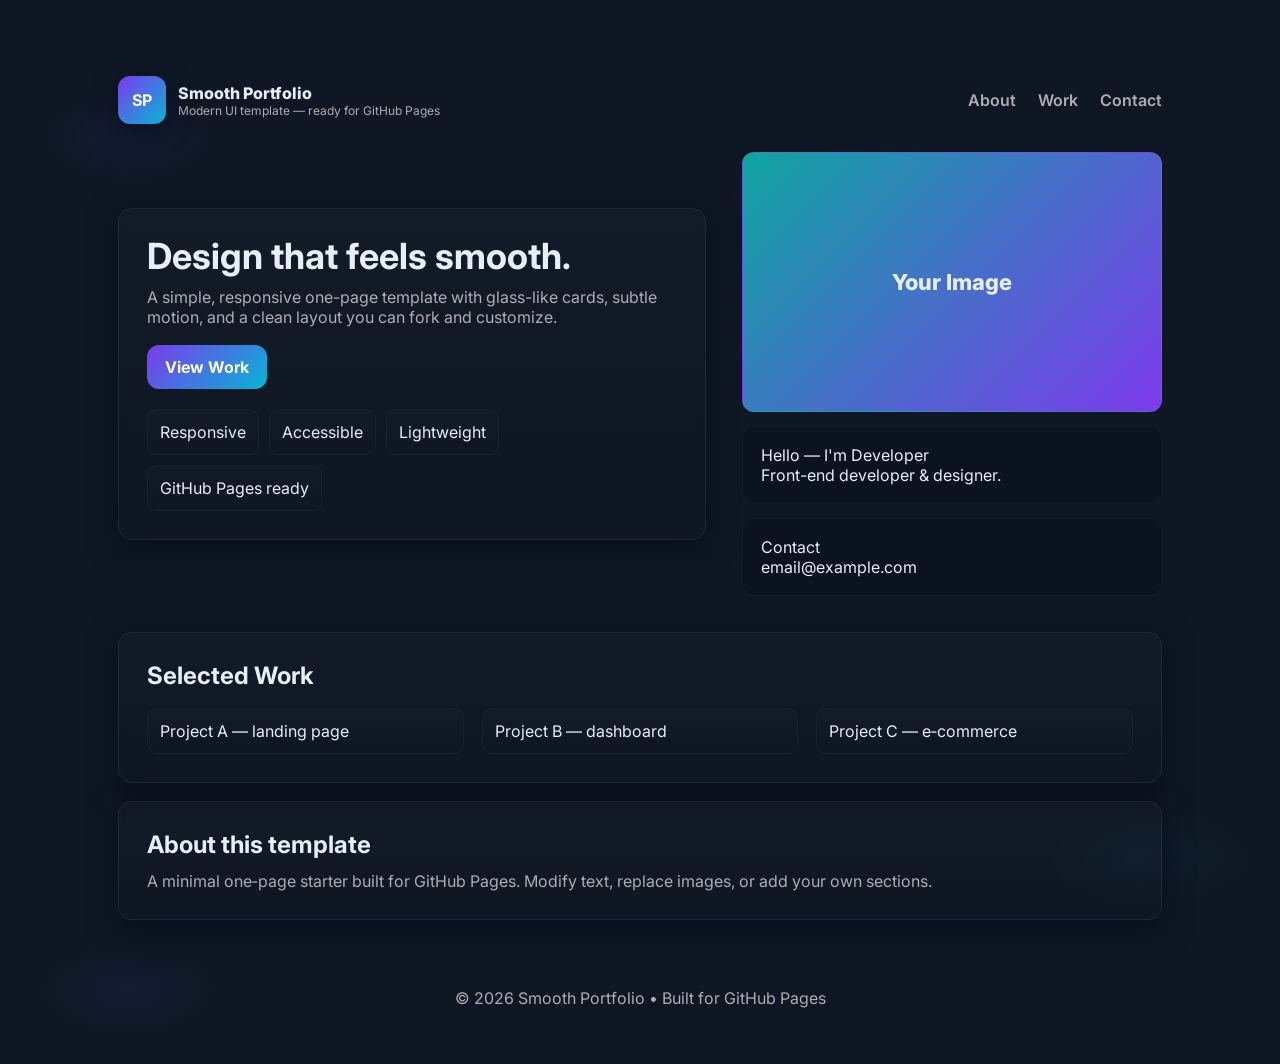
==== index.html @ 4a426457 "Add files via upload" ====
<!doctype html>
<html lang="en">
<head>
  <meta charset="utf-8" />
  <meta name="viewport" content="width=device-width,initial-scale=1" />
  <title>Smooth Portfolio</title>
  <link href="styles.css" rel="stylesheet" />
  <link rel="preconnect" href="https://fonts.gstatic.com" crossorigin>
  <link href="https://fonts.googleapis.com/css2?family=Inter:wght@300;400;600;700;800&display=swap" rel="stylesheet">
</head>
<body>
  <div class="container">
    <header>
      <div class="brand">
        <div class="logo">SP</div>
        <div>
          <div class="title">Smooth Portfolio</div>
          <div class="subtitle">Modern UI template — ready for GitHub Pages</div>
        </div>
      </div>
      <nav>
        <a href="#about">About</a>
        <a href="#work">Work</a>
        <a href="#contact">Contact</a>
      </nav>
    </header>

    <main class="hero">
      <section class="hero-card">
        <h1>Design that feels smooth.</h1>
        <p class="lead">A simple, responsive one-page template with glass-like cards, subtle motion, and a clean layout you can fork and customize.</p>
        <a class="cta" href="#work">View Work</a>

        <div class="tags">
          <div class="mini">Responsive</div>
          <div class="mini">Accessible</div>
          <div class="mini">Lightweight</div>
          <div class="mini">GitHub Pages ready</div>
        </div>
      </section>

      <aside class="profile">
        <div class="card avatar">Your Image</div>
        <div class="card"> 
          <div class="strong">Hello — I'm Developer</div>
          <div class="muted">Front-end developer & designer.</div>
        </div>
        <div class="card">
          <div class="strong">Contact</div>
          <div class="muted" id="contact">email@example.com</div>
        </div>
      </aside>
    </main>

    <section id="work" class="hero-card">
      <h2>Selected Work</h2>
      <div class="grid">
        <div class="mini">Project A — landing page</div>
        <div class="mini">Project B — dashboard</div>
        <div class="mini">Project C — e‑commerce</div>
      </div>
    </section>

    <section id="about" class="hero-card about-section">
      <h2>About this template</h2>
      <p class="lead">A minimal one‑page starter built for GitHub Pages. Modify text, replace images, or add your own sections.</p>
    </section>

    <footer>
      © <span id="year"></span> Smooth Portfolio • Built for GitHub Pages
    </footer>
  </div>

  <script src="script.js"></script>
</body>
</html>
---- styles.css ----
:root{
  --bg:#0f1724;
  --card:#0b1220;
  --glass: rgba(255,255,255,0.06);
  --accent1: linear-gradient(135deg,#7c3aed 0%, #06b6d4 100%);
  --glass-border: rgba(255,255,255,0.06);
  --muted: rgba(255,255,255,0.65);
  --radius: 14px;
}

*{box-sizing:border-box;margin:0;padding:0}
html,body{
  height:100%;
  font-family:Inter,system-ui,-apple-system,Segoe UI,Roboto,"Helvetica Neue",Arial;
  color:#e6eef8;
  background:radial-gradient(1200px 600px at 10% 10%, rgba(99,102,241,0.06), transparent 8%), radial-gradient(900px 400px at 90% 90%, rgba(6,182,212,0.04), transparent 12%), var(--bg);
}

.container{max-width:1100px;margin:48px auto;padding:28px}

header{display:flex;align-items:center;justify-content:space-between;margin-bottom:28px}
.brand{display:flex;gap:12px;align-items:center}
.logo{width:48px;height:48px;border-radius:12px;background:var(--accent1);display:grid;place-items:center;font-weight:700;color:white;box-shadow:0 6px 24px rgba(2,6,23,0.6)}
.title{font-weight:800}
.subtitle{font-size:12px;color:var(--muted)}
nav a{color:var(--muted);text-decoration:none;margin-left:18px;font-weight:600}

.hero{display:grid;grid-template-columns:1fr 420px;gap:36px;align-items:center;margin-bottom:36px}
.hero-card{
  background:linear-gradient(180deg, rgba(255,255,255,0.02), transparent);
  border-radius:var(--radius);
  padding:28px;
  backdrop-filter: blur(6px);
  box-shadow:0 8px 30px rgba(2,6,23,0.6);
  border:1px solid var(--glass-border);
}
h1{font-size:36px;line-height:1.06;margin:0}
.lead{color:var(--muted);margin-top:12px}
.cta{display:inline-grid;padding:12px 18px;border-radius:12px;background:var(--accent1);color:white;font-weight:700;margin-top:18px;text-decoration:none}

.tags{margin-top:20px;display:flex;gap:10px;flex-wrap:wrap}

.profile{display:flex;flex-direction:column;gap:14px}
.card{padding:18px;border-radius:12px;background:var(--card);border:1px solid rgba(255,255,255,0.03)}
.avatar{width:100%;height:260px;border-radius:12px;background:linear-gradient(135deg,#0ea5a0,#7c3aed);display:grid;place-items:center;font-size:22px;font-weight:800}

.grid{display:grid;grid-template-columns:repeat(3,1fr);gap:18px;margin-top:18px}
.mini{padding:12px;border-radius:10px;background:linear-gradient(180deg, rgba(255,255,255,0.02), transparent);border:1px solid rgba(255,255,255,0.03)}

.about-section{margin-top:18px}
footer{text-align:center;margin-top:40px;color:var(--muted);padding:28px}

/* Responsive */
@media (max-width:980px){
  .hero{grid-template-columns:1fr}
  .grid{grid-template-columns:repeat(2,1fr)}
}

@media (max-width:560px){
  header{flex-direction:column;align-items:flex-start;gap:12px}
  .grid{grid-template-columns:1fr}
}

/* Animations */
.logo, .hero-card, .avatar{
  transform:translateY(6px);
  opacity:0;
  animation:rise .7s forwards ease-out;
}
.logo{animation-delay:.05s}
.hero-card{animation-delay:.12s}
.avatar{animation-delay:.18s}
@keyframes rise{to{transform:none;opacity:1}}
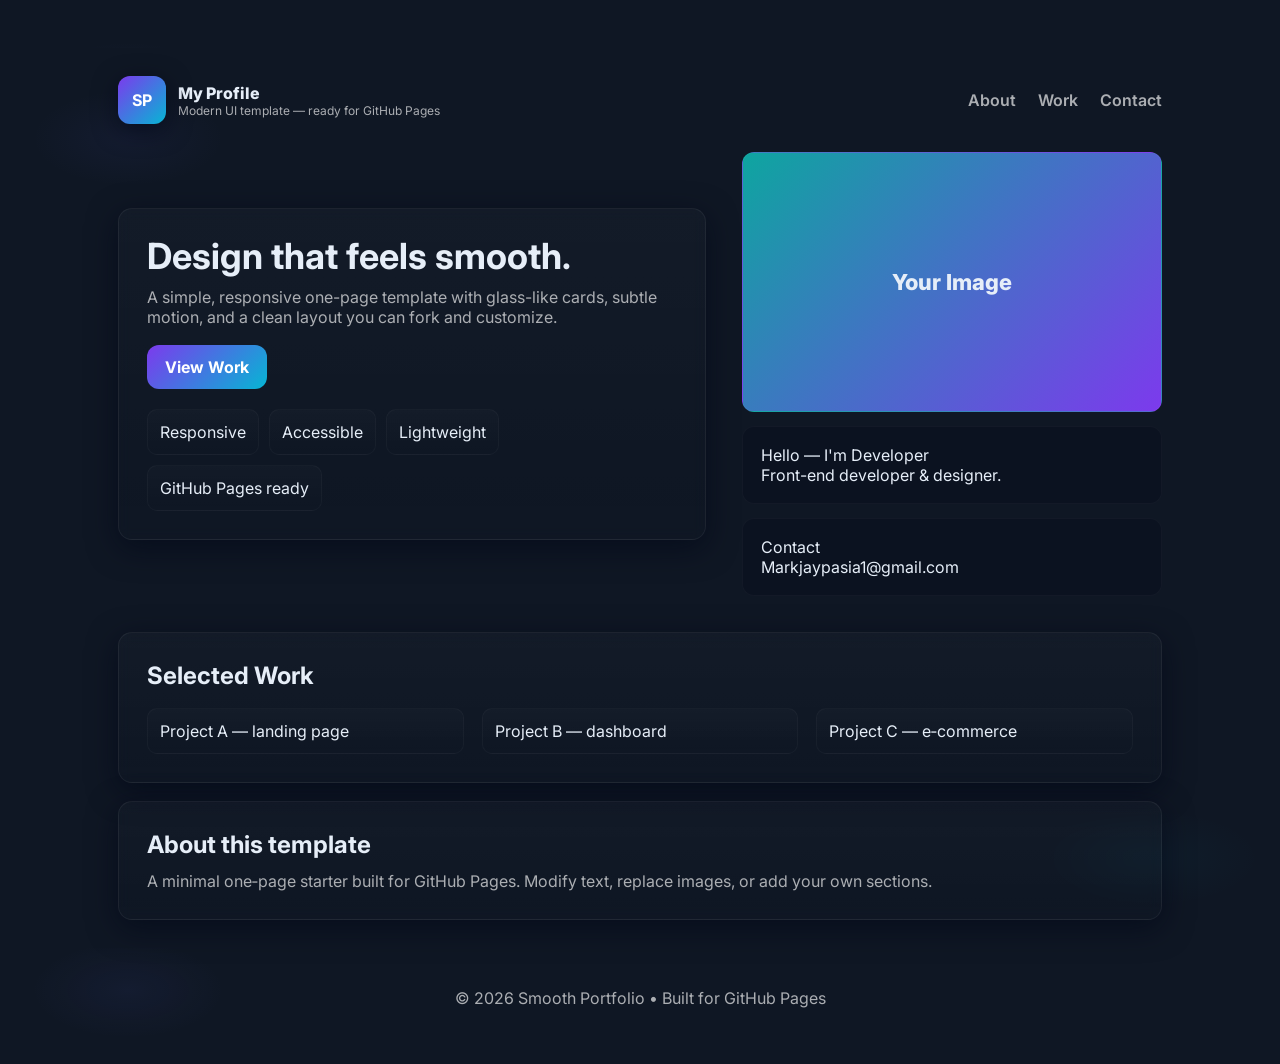
==== commit 90005ee8: "Update title and contact email in index.html" ====
--- a/index.html
+++ b/index.html
@@ -3,7 +3,7 @@
 <head>
   <meta charset="utf-8" />
   <meta name="viewport" content="width=device-width,initial-scale=1" />
-  <title>Smooth Portfolio</title>
+  <title>My Profile</title>
   <link href="styles.css" rel="stylesheet" />
   <link rel="preconnect" href="https://fonts.gstatic.com" crossorigin>
   <link href="https://fonts.googleapis.com/css2?family=Inter:wght@300;400;600;700;800&display=swap" rel="stylesheet">
@@ -14,7 +14,7 @@
       <div class="brand">
         <div class="logo">SP</div>
         <div>
-          <div class="title">Smooth Portfolio</div>
+          <div class="title">My Profile</div>
           <div class="subtitle">Modern UI template — ready for GitHub Pages</div>
         </div>
       </div>
@@ -47,7 +47,7 @@
         </div>
         <div class="card">
           <div class="strong">Contact</div>
-          <div class="muted" id="contact">email@example.com</div>
+          <div class="muted" id="contact">Markjaypasia1@gmail.com</div>
         </div>
       </aside>
     </main>
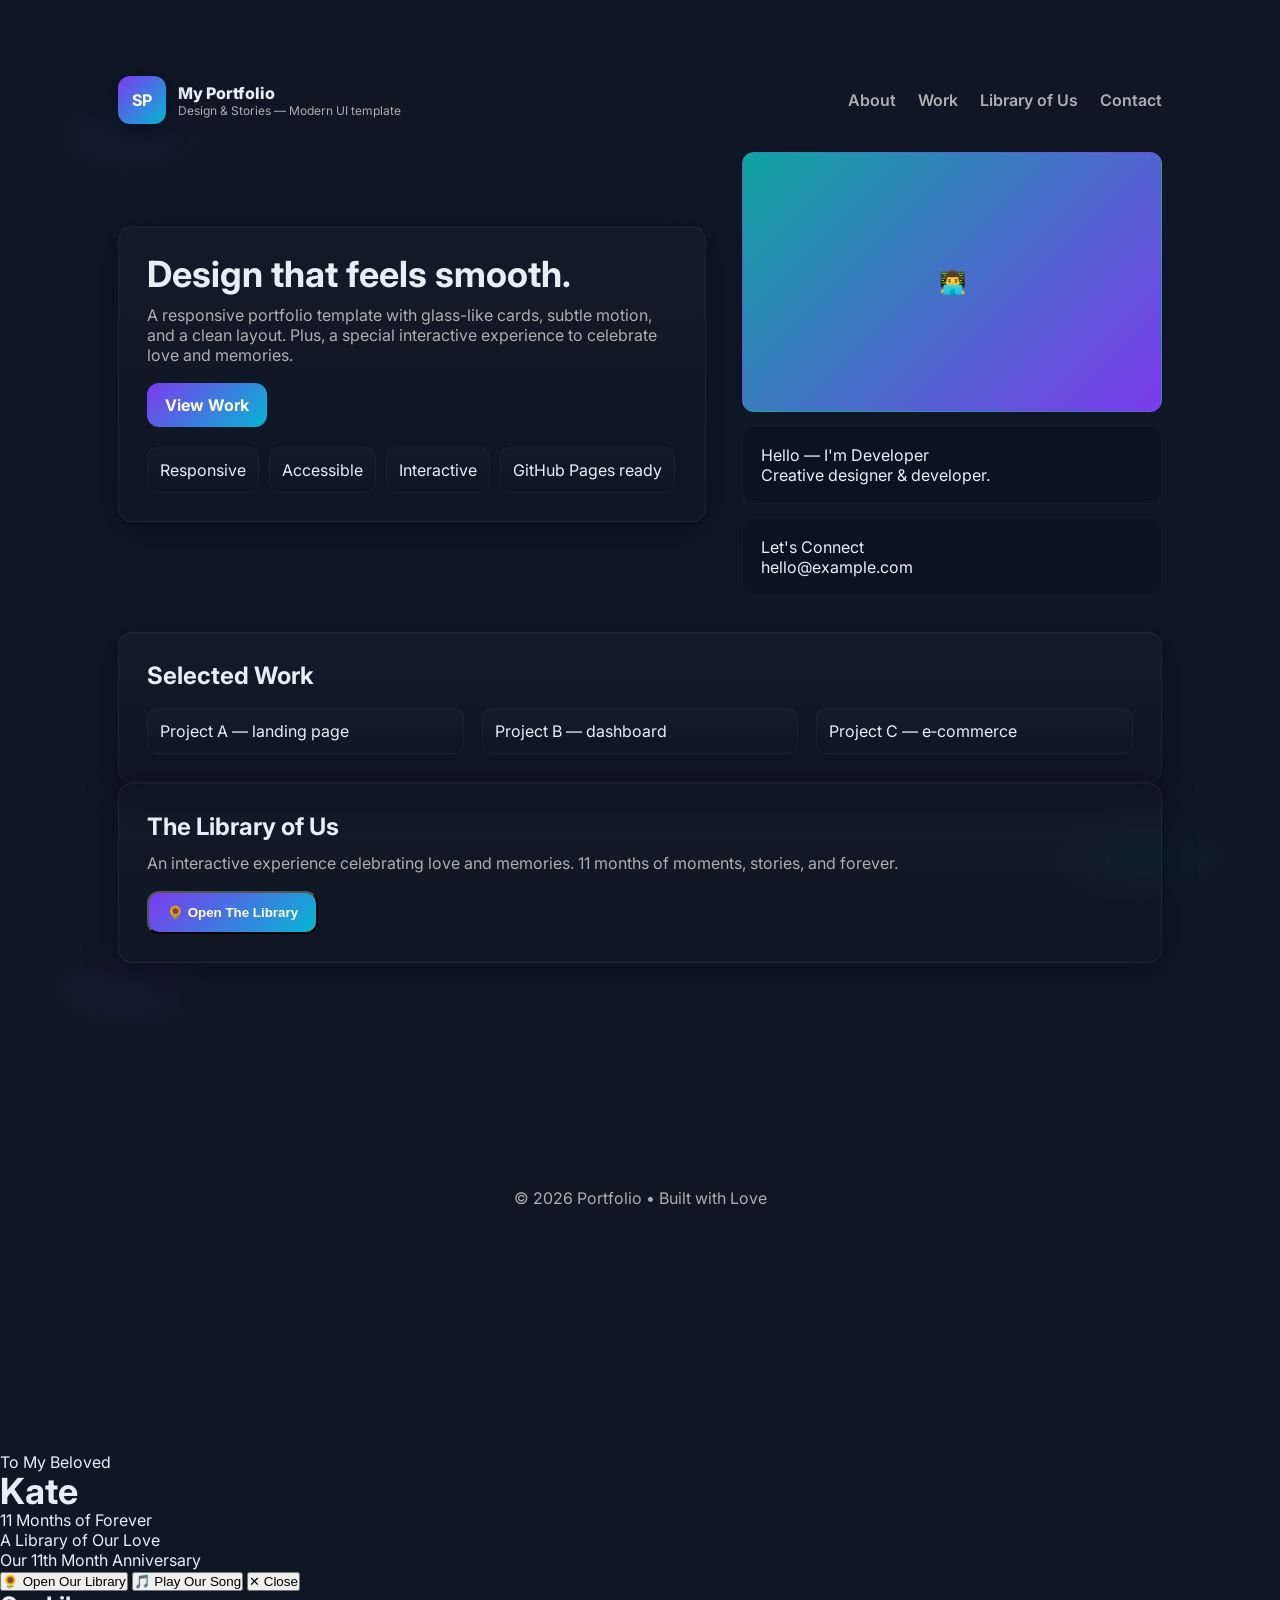
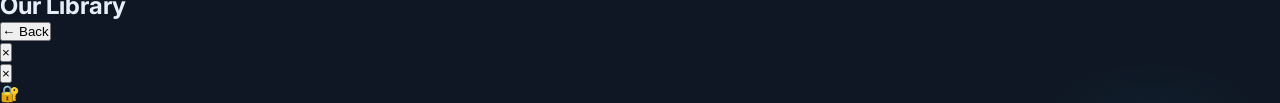
==== commit 2e78acdc: "Update HTML with Library of Us integration" ====
--- a/index.html
+++ b/index.html
@@ -3,7 +3,7 @@
 <head>
   <meta charset="utf-8" />
   <meta name="viewport" content="width=device-width,initial-scale=1" />
-  <title>My Profile</title>
+  <title>Smooth Portfolio - My Work & Stories</title>
   <link href="styles.css" rel="stylesheet" />
   <link rel="preconnect" href="https://fonts.gstatic.com" crossorigin>
   <link href="https://fonts.googleapis.com/css2?family=Inter:wght@300;400;600;700;800&display=swap" rel="stylesheet">
@@ -14,13 +14,14 @@
       <div class="brand">
         <div class="logo">SP</div>
         <div>
-          <div class="title">My Profile</div>
-          <div class="subtitle">Modern UI template — ready for GitHub Pages</div>
+          <div class="title">My Portfolio</div>
+          <div class="subtitle">Design & Stories — Modern UI template</div>
         </div>
       </div>
       <nav>
         <a href="#about">About</a>
         <a href="#work">Work</a>
+        <a href="#library">Library of Us</a>
         <a href="#contact">Contact</a>
       </nav>
     </header>
@@ -28,26 +29,26 @@
     <main class="hero">
       <section class="hero-card">
         <h1>Design that feels smooth.</h1>
-        <p class="lead">A simple, responsive one-page template with glass-like cards, subtle motion, and a clean layout you can fork and customize.</p>
+        <p class="lead">A responsive portfolio template with glass-like cards, subtle motion, and a clean layout. Plus, a special interactive experience to celebrate love and memories.</p>
         <a class="cta" href="#work">View Work</a>
 
         <div class="tags">
           <div class="mini">Responsive</div>
           <div class="mini">Accessible</div>
-          <div class="mini">Lightweight</div>
+          <div class="mini">Interactive</div>
           <div class="mini">GitHub Pages ready</div>
         </div>
       </section>
 
       <aside class="profile">
-        <div class="card avatar">Your Image</div>
+        <div class="card avatar">👨‍💻</div>
         <div class="card"> 
           <div class="strong">Hello — I'm Developer</div>
-          <div class="muted">Front-end developer & designer.</div>
+          <div class="muted">Creative designer & developer.</div>
         </div>
         <div class="card">
-          <div class="strong">Contact</div>
-          <div class="muted" id="contact">Markjaypasia1@gmail.com</div>
+          <div class="strong">Let's Connect</div>
+          <div class="muted" id="contact">hello@example.com</div>
         </div>
       </aside>
     </main>
@@ -61,14 +62,92 @@
       </div>
     </section>
 
+    <!-- Library of Us Section -->
+    <section id="library" class="hero-card library-intro">
+      <h2>The Library of Us</h2>
+      <p class="lead">An interactive experience celebrating love and memories. 11 months of moments, stories, and forever.</p>
+      <button id="openLibrary" class="cta library-btn">🌻 Open The Library</button>
+    </section>
+
     <section id="about" class="hero-card about-section">
       <h2>About this template</h2>
-      <p class="lead">A minimal one‑page starter built for GitHub Pages. Modify text, replace images, or add your own sections.</p>
+      <p class="lead">A minimal one‑page starter built for GitHub Pages. Customize text, add projects, and now includes an interactive memory library. Perfect for portfolios and special occasions.</p>
     </section>
 
     <footer>
-      © <span id="year"></span> Smooth Portfolio • Built for GitHub Pages
+      © <span id="year"></span> Portfolio • Built with Love
     </footer>
+  </div>
+
+  <!-- Background & Ambient Effects -->
+  <div id="background" class="ambient-bg"></div>
+  <div id="ambient">
+    <div id="stars"></div>
+    <div id="petals"></div>
+  </div>
+
+  <!-- Audio Player (Hidden) -->
+  <audio id="themeAudio" loop>
+    <source src="https://www.soundhelix.com/examples/mp3/SoundHelix-Song-1.mp3" type="audio/mpeg">
+  </audio>
+
+  <!-- Library Modal Overlay -->
+  <div id="libraryOverlay" class="library-overlay">
+    <!-- Welcome Scene -->
+    <section id="welcomeScene" class="library-scene active">
+      <div class="welcome-content">
+        <p class="intro-text">To My Beloved</p>
+        <h1 class="library-title">Kate</h1>
+        <p class="quote">
+          11 Months of Forever<br>
+          A Library of Our Love
+        </p>
+        <p class="anniversary-text">Our 11th Month Anniversary</p>
+        <button id="enterLibrary" class="btn-enter">
+          🌻 Open Our Library
+        </button>
+        <button id="toggleMusic" class="btn-music">🎵 Play Our Song</button>
+        <button id="closeLibrary" class="btn-close-welcome">✕ Close</button>
+      </div>
+    </section>
+
+    <!-- Library Scene -->
+    <section id="libraryScene" class="library-scene">
+      <div class="library-header">
+        <h2>Our Library</h2>
+        <button id="backToWelcome" class="btn-back">← Back</button>
+      </div>
+
+      <div class="library-container">
+        <div class="bookshelf" id="bookshelf"></div>
+      </div>
+
+      <!-- Modal for book details -->
+      <div id="bookModal" class="modal">
+        <div class="modal-content">
+          <button class="modal-close">&times;</button>
+          <div class="modal-body">
+            <div class="book-cover" id="bookCover"></div>
+            <h3 id="bookTitle"></h3>
+            <p id="bookContent"></p>
+            <div id="bookMeta" class="book-meta"></div>
+          </div>
+        </div>
+      </div>
+
+      <!-- Locked Book Modal -->
+      <div id="lockedBookModal" class="modal">
+        <div class="modal-content locked-modal">
+          <button class="modal-close">&times;</button>
+          <div class="modal-body">
+            <div class="lock-icon">🔐</div>
+            <h3 id="lockedTitle"></h3>
+            <p id="lockedMessage"></p>
+            <div class="countdown" id="countdown"></div>
+          </div>
+        </div>
+      </div>
+    </section>
   </div>
 
   <script src="script.js"></script>
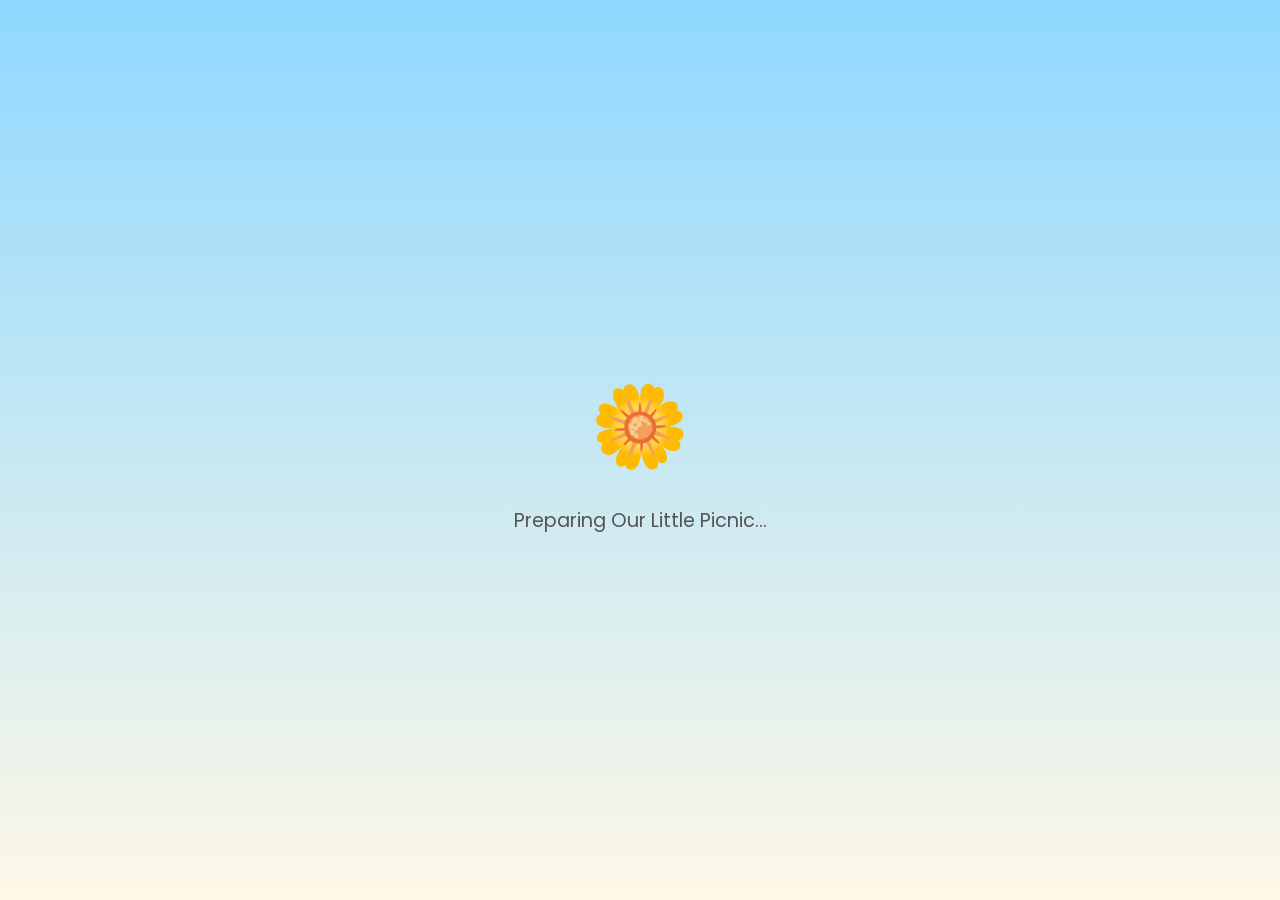
==== commit dd69c5d6: "Update index.html" ====
--- a/index.html
+++ b/index.html
@@ -1,155 +1,355 @@
-<!doctype html>
+<!DOCTYPE html>
 <html lang="en">
+
 <head>
-  <meta charset="utf-8" />
-  <meta name="viewport" content="width=device-width,initial-scale=1" />
-  <title>Smooth Portfolio - My Work & Stories</title>
-  <link href="styles.css" rel="stylesheet" />
-  <link rel="preconnect" href="https://fonts.gstatic.com" crossorigin>
-  <link href="https://fonts.googleapis.com/css2?family=Inter:wght@300;400;600;700;800&display=swap" rel="stylesheet">
+
+    <meta charset="UTF-8">
+
+    <meta
+        name="viewport"
+        content="width=device-width, initial-scale=1.0">
+
+    <title>Our Little Picnic 🌼</title>
+
+    <link rel="preconnect"
+        href="https://fonts.googleapis.com">
+
+    <link rel="preconnect"
+        href="https://fonts.gstatic.com"
+        crossorigin>
+
+    <link href="https://fonts.googleapis.com/css2?family=Dancing+Script:wght@700&family=Poppins:wght@300;400;500;600;700&display=swap"
+        rel="stylesheet">
+
+    <link rel="stylesheet"
+        href="styles.css">
+
 </head>
+
 <body>
-  <div class="container">
-    <header>
-      <div class="brand">
-        <div class="logo">SP</div>
-        <div>
-          <div class="title">My Portfolio</div>
-          <div class="subtitle">Design & Stories — Modern UI template</div>
+
+    <!-- Floating Background -->
+
+    <div class="sky">
+
+        <div class="sun"></div>
+
+        <div class="cloud cloud1"></div>
+
+        <div class="cloud cloud2"></div>
+
+        <div class="cloud cloud3"></div>
+
+    </div>
+
+    <div id="hearts"></div>
+
+    <div id="fireflies"></div>
+
+    <div id="butterflies"></div>
+
+    <!-- ========================= -->
+    <!-- HOME SCREEN -->
+    <!-- ========================= -->
+
+    <section id="home">
+
+        <div class="hero">
+
+            <h1>
+
+                Our Little Picnic 🌼
+
+            </h1>
+
+            <p>
+
+                Every flower reminds me
+                of another reason
+                to love you.
+
+            </p>
+
+            <button id="startButton">
+
+                🧺 Start Our Picnic
+
+            </button>
+
         </div>
-      </div>
-      <nav>
-        <a href="#about">About</a>
-        <a href="#work">Work</a>
-        <a href="#library">Library of Us</a>
-        <a href="#contact">Contact</a>
-      </nav>
-    </header>
-
-    <main class="hero">
-      <section class="hero-card">
-        <h1>Design that feels smooth.</h1>
-        <p class="lead">A responsive portfolio template with glass-like cards, subtle motion, and a clean layout. Plus, a special interactive experience to celebrate love and memories.</p>
-        <a class="cta" href="#work">View Work</a>
-
-        <div class="tags">
-          <div class="mini">Responsive</div>
-          <div class="mini">Accessible</div>
-          <div class="mini">Interactive</div>
-          <div class="mini">GitHub Pages ready</div>
+
+    </section>
+
+    <!-- ========================= -->
+    <!-- PICNIC -->
+    <!-- ========================= -->
+
+    <section id="picnic">
+
+        <div class="tree"></div>
+
+        <div class="flowers"></div>
+
+        <div class="grass"></div>
+
+        <div class="blanket">
+            <div class="blanket">
+                <!-- Picnic Basket -->
+<div class="picnic-item basket" id="basket">
+
+    <div class="emoji">
+        🧺
+    </div>
+
+    <span>Love Letters</span>
+
+</div>
+
+
+
+<!-- Camera -->
+<div class="picnic-item camera" id="camera">
+
+    <div class="emoji">
+        📷
+    </div>
+
+    <span>Our Photos</span>
+
+</div>
+
+
+
+<!-- Strawberry -->
+<div class="picnic-item strawberry" id="strawberry">
+
+    <div class="emoji">
+        🍓
+    </div>
+
+    <span>Why I Love You</span>
+
+</div>
+
+
+
+<!-- Sunflower -->
+<div class="picnic-item sunflower" id="memory">
+
+    <div class="emoji">
+        🌻
+    </div>
+
+    <span>Favorite Memories</span>
+
+</div>
+
+
+
+<!-- Birthday Cake -->
+<div class="picnic-item cake" id="birthday">
+
+    <div class="emoji">
+        🎂
+    </div>
+
+    <span>April 11</span>
+
+</div>
+
+
+
+<!-- Gift -->
+<div class="picnic-item gift" id="gift">
+
+    <div class="emoji">
+        🎁
+    </div>
+
+    <span>11 Months</span>
+
+</div>
+
+
+
+<!-- Ring -->
+<div class="picnic-item ring" id="ring">
+
+    <div class="emoji">
+        💍
+    </div>
+
+    <span>1st Anniversary</span>
+
+</div>
+
+</div>
+
+</section>
+<!-- ========================= -->
+<!-- MAIN POPUP -->
+<!-- ========================= -->
+
+<div id="modal" class="modal">
+
+    <div class="modal-card">
+
+        <button
+            id="closeModal">
+
+            ✕
+
+        </button>
+
+        <h2
+            id="modalTitle">
+
+            Title
+
+        </h2>
+
+        <div
+            id="modalContent">
+
         </div>
-      </section>
-
-      <aside class="profile">
-        <div class="card avatar">👨‍💻</div>
-        <div class="card"> 
-          <div class="strong">Hello — I'm Developer</div>
-          <div class="muted">Creative designer & developer.</div>
+
+    </div>
+
+</div>
+<!-- ========================= -->
+<!-- LOCKED SURPRISE MODAL -->
+<!-- ========================= -->
+
+<div id="lockedModal" class="modal">
+
+    <div class="modal-card locked-card">
+
+        <button
+            id="closeLocked">
+
+            ✕
+
+        </button>
+
+        <div class="lock-icon">
+
+            🔒
+
         </div>
-        <div class="card">
-          <div class="strong">Let's Connect</div>
-          <div class="muted" id="contact">hello@example.com</div>
+
+        <h2 id="lockedTitle">
+
+            Surprise Locked
+
+        </h2>
+
+        <p id="lockedMessage">
+
+            This surprise will unlock soon...
+
+        </p>
+
+        <div id="countdown">
+
+            00 Days 00 Hours 00 Minutes
+
         </div>
-      </aside>
-    </main>
-
-    <section id="work" class="hero-card">
-      <h2>Selected Work</h2>
-      <div class="grid">
-        <div class="mini">Project A — landing page</div>
-        <div class="mini">Project B — dashboard</div>
-        <div class="mini">Project C — e‑commerce</div>
-      </div>
-    </section>
-
-    <!-- Library of Us Section -->
-    <section id="library" class="hero-card library-intro">
-      <h2>The Library of Us</h2>
-      <p class="lead">An interactive experience celebrating love and memories. 11 months of moments, stories, and forever.</p>
-      <button id="openLibrary" class="cta library-btn">🌻 Open The Library</button>
-    </section>
-
-    <section id="about" class="hero-card about-section">
-      <h2>About this template</h2>
-      <p class="lead">A minimal one‑page starter built for GitHub Pages. Customize text, add projects, and now includes an interactive memory library. Perfect for portfolios and special occasions.</p>
-    </section>
-
-    <footer>
-      © <span id="year"></span> Portfolio • Built with Love
-    </footer>
-  </div>
-
-  <!-- Background & Ambient Effects -->
-  <div id="background" class="ambient-bg"></div>
-  <div id="ambient">
-    <div id="stars"></div>
-    <div id="petals"></div>
-  </div>
-
-  <!-- Audio Player (Hidden) -->
-  <audio id="themeAudio" loop>
-    <source src="https://www.soundhelix.com/examples/mp3/SoundHelix-Song-1.mp3" type="audio/mpeg">
-  </audio>
-
-  <!-- Library Modal Overlay -->
-  <div id="libraryOverlay" class="library-overlay">
-    <!-- Welcome Scene -->
-    <section id="welcomeScene" class="library-scene active">
-      <div class="welcome-content">
-        <p class="intro-text">To My Beloved</p>
-        <h1 class="library-title">Kate</h1>
-        <p class="quote">
-          11 Months of Forever<br>
-          A Library of Our Love
+
+    </div>
+
+</div>
+
+
+
+<!-- ========================= -->
+<!-- SECRET MESSAGE -->
+<!-- ========================= -->
+
+<div id="secretMessage">
+
+    <div class="secret-card">
+
+        ❤️
+
+        <h2>
+
+            One More Thing...
+
+        </h2>
+
+        <p>
+
+            Thank you for being my favorite person.
+
+            Every memory with you is a treasure,
+            and every day with you feels like
+            another beautiful picnic.
+
+            I love you.
+
+            Always.
+
         </p>
-        <p class="anniversary-text">Our 11th Month Anniversary</p>
-        <button id="enterLibrary" class="btn-enter">
-          🌻 Open Our Library
-        </button>
-        <button id="toggleMusic" class="btn-music">🎵 Play Our Song</button>
-        <button id="closeLibrary" class="btn-close-welcome">✕ Close</button>
-      </div>
-    </section>
-
-    <!-- Library Scene -->
-    <section id="libraryScene" class="library-scene">
-      <div class="library-header">
-        <h2>Our Library</h2>
-        <button id="backToWelcome" class="btn-back">← Back</button>
-      </div>
-
-      <div class="library-container">
-        <div class="bookshelf" id="bookshelf"></div>
-      </div>
-
-      <!-- Modal for book details -->
-      <div id="bookModal" class="modal">
-        <div class="modal-content">
-          <button class="modal-close">&times;</button>
-          <div class="modal-body">
-            <div class="book-cover" id="bookCover"></div>
-            <h3 id="bookTitle"></h3>
-            <p id="bookContent"></p>
-            <div id="bookMeta" class="book-meta"></div>
-          </div>
-        </div>
-      </div>
-
-      <!-- Locked Book Modal -->
-      <div id="lockedBookModal" class="modal">
-        <div class="modal-content locked-modal">
-          <button class="modal-close">&times;</button>
-          <div class="modal-body">
-            <div class="lock-icon">🔐</div>
-            <h3 id="lockedTitle"></h3>
-            <p id="lockedMessage"></p>
-            <div class="countdown" id="countdown"></div>
-          </div>
-        </div>
-      </div>
-    </section>
-  </div>
-
-  <script src="script.js"></script>
+
+    </div>
+
+</div>
+
+
+
+<!-- ========================= -->
+<!-- MUSIC -->
+<!-- ========================= -->
+
+<audio
+id="themeMusic"
+loop>
+
+<source
+src="music/glue-song.mp3"
+type="audio/mpeg">
+
+</audio>
+
+
+
+<button
+id="musicButton">
+
+🎵
+
+</button>
+
+
+
+<!-- ========================= -->
+<!-- LOADING SCREEN -->
+<!-- ========================= -->
+
+<div id="loadingScreen">
+
+    <div class="loading-content">
+
+        <h1>
+
+            🌼
+
+        </h1>
+
+        <p>
+
+            Preparing Our Little Picnic...
+
+        </p>
+
+    </div>
+
+</div>
+
+
+
+<script src="script.js"></script>
+
 </body>
-</html>
+
+</html>
--- a/styles.css
+++ b/styles.css
@@ -1,73 +1,1438 @@
-:root{
-  --bg:#0f1724;
-  --card:#0b1220;
-  --glass: rgba(255,255,255,0.06);
-  --accent1: linear-gradient(135deg,#7c3aed 0%, #06b6d4 100%);
-  --glass-border: rgba(255,255,255,0.06);
-  --muted: rgba(255,255,255,0.65);
-  --radius: 14px;
-}
-
-*{box-sizing:border-box;margin:0;padding:0}
-html,body{
-  height:100%;
-  font-family:Inter,system-ui,-apple-system,Segoe UI,Roboto,"Helvetica Neue",Arial;
-  color:#e6eef8;
-  background:radial-gradient(1200px 600px at 10% 10%, rgba(99,102,241,0.06), transparent 8%), radial-gradient(900px 400px at 90% 90%, rgba(6,182,212,0.04), transparent 12%), var(--bg);
-}
-
-.container{max-width:1100px;margin:48px auto;padding:28px}
-
-header{display:flex;align-items:center;justify-content:space-between;margin-bottom:28px}
-.brand{display:flex;gap:12px;align-items:center}
-.logo{width:48px;height:48px;border-radius:12px;background:var(--accent1);display:grid;place-items:center;font-weight:700;color:white;box-shadow:0 6px 24px rgba(2,6,23,0.6)}
-.title{font-weight:800}
-.subtitle{font-size:12px;color:var(--muted)}
-nav a{color:var(--muted);text-decoration:none;margin-left:18px;font-weight:600}
-
-.hero{display:grid;grid-template-columns:1fr 420px;gap:36px;align-items:center;margin-bottom:36px}
-.hero-card{
-  background:linear-gradient(180deg, rgba(255,255,255,0.02), transparent);
-  border-radius:var(--radius);
-  padding:28px;
-  backdrop-filter: blur(6px);
-  box-shadow:0 8px 30px rgba(2,6,23,0.6);
-  border:1px solid var(--glass-border);
-}
-h1{font-size:36px;line-height:1.06;margin:0}
-.lead{color:var(--muted);margin-top:12px}
-.cta{display:inline-grid;padding:12px 18px;border-radius:12px;background:var(--accent1);color:white;font-weight:700;margin-top:18px;text-decoration:none}
-
-.tags{margin-top:20px;display:flex;gap:10px;flex-wrap:wrap}
-
-.profile{display:flex;flex-direction:column;gap:14px}
-.card{padding:18px;border-radius:12px;background:var(--card);border:1px solid rgba(255,255,255,0.03)}
-.avatar{width:100%;height:260px;border-radius:12px;background:linear-gradient(135deg,#0ea5a0,#7c3aed);display:grid;place-items:center;font-size:22px;font-weight:800}
-
-.grid{display:grid;grid-template-columns:repeat(3,1fr);gap:18px;margin-top:18px}
-.mini{padding:12px;border-radius:10px;background:linear-gradient(180deg, rgba(255,255,255,0.02), transparent);border:1px solid rgba(255,255,255,0.03)}
-
-.about-section{margin-top:18px}
-footer{text-align:center;margin-top:40px;color:var(--muted);padding:28px}
-
-/* Responsive */
-@media (max-width:980px){
-  .hero{grid-template-columns:1fr}
-  .grid{grid-template-columns:repeat(2,1fr)}
-}
-
-@media (max-width:560px){
-  header{flex-direction:column;align-items:flex-start;gap:12px}
-  .grid{grid-template-columns:1fr}
-}
-
-/* Animations */
-.logo, .hero-card, .avatar{
-  transform:translateY(6px);
-  opacity:0;
-  animation:rise .7s forwards ease-out;
-}
-.logo{animation-delay:.05s}
-.hero-card{animation-delay:.12s}
-.avatar{animation-delay:.18s}
-@keyframes rise{to{transform:none;opacity:1}}
+/* ===================================
+   GOOGLE FONTS & RESET
+=================================== */
+
+*{
+    margin:0;
+    padding:0;
+    box-sizing:border-box;
+}
+
+html{
+    scroll-behavior:smooth;
+}
+
+body{
+
+    font-family:'Poppins',sans-serif;
+
+    overflow-x:hidden;
+
+    background:#cfefff;
+
+    color:#333;
+
+}
+
+/* ===================================
+   SKY
+=================================== */
+
+.sky{
+
+    position:fixed;
+
+    inset:0;
+
+    background:linear-gradient(
+        #8fd8ff,
+        #d8f6ff,
+        #fef8e7
+    );
+
+    z-index:-10;
+
+}
+
+/* ===================================
+   SUN
+=================================== */
+
+.sun{
+
+    width:140px;
+
+    height:140px;
+
+    border-radius:50%;
+
+    background:#FFD54F;
+
+    position:absolute;
+
+    top:60px;
+
+    right:80px;
+
+    box-shadow:
+    0 0 80px rgba(255,213,79,.7);
+
+}
+
+/* ===================================
+   CLOUDS
+=================================== */
+
+.cloud{
+
+    position:absolute;
+
+    width:180px;
+
+    height:60px;
+
+    background:white;
+
+    border-radius:50px;
+
+    opacity:.8;
+
+    animation:cloudMove linear infinite;
+
+}
+
+.cloud::before{
+
+    content:"";
+
+    position:absolute;
+
+    width:70px;
+
+    height:70px;
+
+    background:white;
+
+    border-radius:50%;
+
+    left:25px;
+
+    top:-30px;
+
+}
+
+.cloud::after{
+
+    content:"";
+
+    position:absolute;
+
+    width:90px;
+
+    height:90px;
+
+    background:white;
+
+    border-radius:50%;
+
+    right:20px;
+
+    top:-45px;
+
+}
+
+.cloud1{
+
+    top:90px;
+
+    left:-250px;
+
+    animation-duration:45s;
+
+}
+
+.cloud2{
+
+    top:180px;
+
+    left:-400px;
+
+    animation-duration:65s;
+
+}
+
+.cloud3{
+
+    top:300px;
+
+    left:-300px;
+
+    animation-duration:55s;
+
+}
+
+@keyframes cloudMove{
+
+    from{
+
+        transform:translateX(0);
+
+    }
+
+    to{
+
+        transform:translateX(170vw);
+
+    }
+
+}
+/* ===================================
+   HOME
+=================================== */
+
+#home{
+
+    height:100vh;
+
+    display:flex;
+
+    justify-content:center;
+
+    align-items:center;
+
+    text-align:center;
+
+    padding:20px;
+
+}
+
+.hero h1{
+
+    font-size:4rem;
+
+    font-family:'Dancing Script',cursive;
+
+    color:#5D4037;
+
+    margin-bottom:20px;
+
+}
+
+.hero p{
+
+    max-width:650px;
+
+    margin:auto;
+
+    font-size:1.2rem;
+
+    line-height:1.8;
+
+    color:#555;
+
+}
+
+#startButton{
+
+    margin-top:40px;
+
+    padding:18px 45px;
+
+    border:none;
+
+    border-radius:50px;
+
+    cursor:pointer;
+
+    font-size:1.1rem;
+
+    background:#F8A5C2;
+
+    color:white;
+
+    font-weight:600;
+
+    transition:.35s;
+
+    box-shadow:0 12px 25px rgba(248,165,194,.35);
+
+}
+
+#startButton:hover{
+
+    transform:translateY(-5px) scale(1.05);
+
+    background:#f68bb2;
+
+}
+
+
+
+/* ===================================
+   PICNIC AREA
+=================================== */
+
+#picnic{
+
+    min-height:100vh;
+
+    position:relative;
+
+    display:flex;
+
+    justify-content:center;
+
+    align-items:flex-end;
+
+    padding-bottom:120px;
+
+}
+
+
+
+/* ===================================
+   TREE
+=================================== */
+
+.tree{
+
+    position:absolute;
+
+    left:8%;
+
+    bottom:180px;
+
+    width:230px;
+
+    height:380px;
+
+}
+
+.tree::before{
+
+    content:"";
+
+    position:absolute;
+
+    bottom:0;
+
+    left:90px;
+
+    width:45px;
+
+    height:180px;
+
+    background:#8D6E63;
+
+    border-radius:25px;
+
+}
+
+.tree::after{
+
+    content:"";
+
+    position:absolute;
+
+    top:0;
+
+    left:0;
+
+    width:230px;
+
+    height:230px;
+
+    background:#6EC46A;
+
+    border-radius:50%;
+
+    box-shadow:
+
+    -50px 40px #78D072,
+
+    50px 40px #73C96E,
+
+    0px 80px #7FD279;
+
+}
+
+
+
+/* ===================================
+   FLOWERS
+=================================== */
+
+.flowers{
+
+    position:absolute;
+
+    bottom:95px;
+
+    width:100%;
+
+    height:100px;
+
+    background-image:
+
+    radial-gradient(circle,#FF6FA5 5px,transparent 6px),
+
+    radial-gradient(circle,#FFD54F 5px,transparent 6px),
+
+    radial-gradient(circle,#B388FF 5px,transparent 6px),
+
+    radial-gradient(circle,#FF8A65 5px,transparent 6px);
+
+    background-size:
+
+    120px 100px,
+
+    150px 100px,
+
+    180px 100px,
+
+    100px 100px;
+
+}
+
+
+
+/* ===================================
+   GRASS
+=================================== */
+
+.grass{
+
+    position:absolute;
+
+    bottom:0;
+
+    width:100%;
+
+    height:170px;
+
+    background:#78C850;
+
+    border-top-left-radius:50% 25px;
+
+    border-top-right-radius:50% 25px;
+
+}
+/* ===================================
+   PICNIC BLANKET
+=================================== */
+
+.blanket{
+
+    position:relative;
+
+    width:700px;
+
+    max-width:92%;
+
+    min-height:360px;
+
+    background:linear-gradient(
+        135deg,
+        #FFB6C1,
+        #FFD6E7
+    );
+
+    border-radius:30px;
+
+    border:8px solid rgba(255,255,255,.6);
+
+    box-shadow:
+        0 20px 50px rgba(0,0,0,.15);
+
+    display:grid;
+
+    grid-template-columns:repeat(3,1fr);
+
+    gap:35px;
+
+    padding:45px;
+
+    backdrop-filter:blur(10px);
+
+}
+
+
+
+/* ===================================
+   PICNIC ITEMS
+=================================== */
+
+.picnic-item{
+
+    display:flex;
+
+    flex-direction:column;
+
+    align-items:center;
+
+    justify-content:center;
+
+    cursor:pointer;
+
+    transition:.35s ease;
+
+    user-select:none;
+
+}
+
+.picnic-item .emoji{
+
+    font-size:4rem;
+
+    transition:.35s ease;
+
+    animation:float 3s ease-in-out infinite;
+
+}
+
+.picnic-item span{
+
+    margin-top:10px;
+
+    font-weight:600;
+
+    color:#5D4037;
+
+    text-align:center;
+
+}
+
+.picnic-item:hover{
+
+    transform:translateY(-8px);
+
+}
+
+.picnic-item:hover .emoji{
+
+    transform:scale(1.2) rotate(8deg);
+
+}
+
+
+
+/* ===================================
+   FLOAT ANIMATION
+=================================== */
+
+@keyframes float{
+
+    0%{
+
+        transform:translateY(0);
+
+    }
+
+    50%{
+
+        transform:translateY(-10px);
+
+    }
+
+    100%{
+
+        transform:translateY(0);
+
+    }
+
+}
+
+
+
+/* ===================================
+   HEARTS
+=================================== */
+
+#hearts{
+
+    position:fixed;
+
+    inset:0;
+
+    pointer-events:none;
+
+    overflow:hidden;
+
+}
+
+.heart{
+
+    position:absolute;
+
+    color:#ff5b9a;
+
+    font-size:22px;
+
+    animation:heartFloat linear forwards;
+
+    opacity:.85;
+
+}
+
+@keyframes heartFloat{
+
+    from{
+
+        transform:translateY(0) scale(.7);
+
+        opacity:1;
+
+    }
+
+    to{
+
+        transform:translateY(-120vh) scale(1.4);
+
+        opacity:0;
+
+    }
+
+}
+
+
+
+/* ===================================
+   BUTTERFLIES
+=================================== */
+
+#butterflies{
+
+    position:fixed;
+
+    inset:0;
+
+    pointer-events:none;
+
+}
+
+.butterfly{
+
+    position:absolute;
+
+    font-size:28px;
+
+    animation:butterflyFly linear infinite;
+
+}
+
+@keyframes butterflyFly{
+
+    0%{
+
+        transform:
+        translate(-100px,0)
+        rotate(0deg);
+
+    }
+
+    50%{
+
+        transform:
+        translate(50vw,-40px)
+        rotate(10deg);
+
+    }
+
+    100%{
+
+        transform:
+        translate(110vw,30px)
+        rotate(-10deg);
+
+    }
+
+}
+/* ===================================
+   MODALS
+=================================== */
+
+.modal{
+
+    position:fixed;
+
+    inset:0;
+
+    display:none;
+
+    justify-content:center;
+
+    align-items:center;
+
+    background:rgba(0,0,0,.45);
+
+    backdrop-filter:blur(8px);
+
+    z-index:999;
+
+}
+
+.modal.active{
+
+    display:flex;
+
+}
+
+.modal-card{
+
+    width:90%;
+
+    max-width:650px;
+
+    background:rgba(255,255,255,.85);
+
+    backdrop-filter:blur(15px);
+
+    border-radius:25px;
+
+    padding:35px;
+
+    position:relative;
+
+    animation:popup .35s ease;
+
+    box-shadow:0 20px 60px rgba(0,0,0,.25);
+
+}
+
+@keyframes popup{
+
+    from{
+
+        opacity:0;
+
+        transform:scale(.8);
+
+    }
+
+    to{
+
+        opacity:1;
+
+        transform:scale(1);
+
+    }
+
+}
+
+.modal-card h2{
+
+    font-family:'Dancing Script',cursive;
+
+    font-size:2.6rem;
+
+    color:#ff5b9a;
+
+    margin-bottom:20px;
+
+}
+
+.modal-card p{
+
+    line-height:1.9;
+
+    font-size:1.05rem;
+
+}
+
+#closeModal,
+#closeLocked{
+
+    position:absolute;
+
+    right:18px;
+
+    top:18px;
+
+    width:42px;
+
+    height:42px;
+
+    border:none;
+
+    border-radius:50%;
+
+    cursor:pointer;
+
+    background:#ff5b9a;
+
+    color:white;
+
+    font-size:18px;
+
+    transition:.3s;
+
+}
+
+#closeModal:hover,
+#closeLocked:hover{
+
+    transform:rotate(90deg) scale(1.1);
+
+}
+
+
+
+/* ===================================
+   MUSIC BUTTON
+=================================== */
+
+#musicButton{
+
+    position:fixed;
+
+    right:30px;
+
+    bottom:30px;
+
+    width:65px;
+
+    height:65px;
+
+    border:none;
+
+    border-radius:50%;
+
+    background:#ff5b9a;
+
+    color:white;
+
+    font-size:30px;
+
+    cursor:pointer;
+
+    box-shadow:0 10px 30px rgba(255,91,154,.4);
+
+    transition:.35s;
+
+    z-index:500;
+
+}
+
+#musicButton:hover{
+
+    transform:scale(1.15) rotate(15deg);
+
+}
+
+
+
+/* ===================================
+   SECRET MESSAGE
+=================================== */
+
+#secretMessage{
+
+    display:none;
+
+}
+
+.secret-card{
+
+    width:90%;
+
+    max-width:700px;
+
+    margin:80px auto;
+
+    background:white;
+
+    border-radius:25px;
+
+    padding:45px;
+
+    text-align:center;
+
+    box-shadow:0 20px 60px rgba(0,0,0,.15);
+
+}
+
+.secret-card h2{
+
+    margin:20px 0;
+
+    font-family:'Dancing Script',cursive;
+
+    font-size:3rem;
+
+    color:#ff5b9a;
+
+}
+
+.secret-card p{
+
+    font-size:1.1rem;
+
+    line-height:2;
+
+}
+
+
+
+/* ===================================
+   LOADING SCREEN
+=================================== */
+
+#loadingScreen{
+
+    position:fixed;
+
+    inset:0;
+
+    background:linear-gradient(
+        #8fd8ff,
+        #fef8e7
+    );
+
+    display:flex;
+
+    justify-content:center;
+
+    align-items:center;
+
+    z-index:3000;
+
+    transition:.6s;
+
+}
+
+.loading-content{
+
+    text-align:center;
+
+}
+
+.loading-content h1{
+
+    font-size:5rem;
+
+    animation:bounce 2s infinite;
+
+}
+
+.loading-content p{
+
+    margin-top:20px;
+
+    font-size:1.2rem;
+
+    color:#555;
+
+}
+
+@keyframes bounce{
+
+    0%,100%{
+
+        transform:translateY(0);
+
+    }
+
+    50%{
+
+        transform:translateY(-18px);
+
+    }
+
+}
+/* ===================================
+   GALLERY
+=================================== */
+
+#gallerySection{
+
+    padding:100px 8%;
+
+    text-align:center;
+
+}
+
+#gallerySection h2{
+
+    font-family:'Dancing Script',cursive;
+
+    font-size:3.5rem;
+
+    color:#5D4037;
+
+    margin-bottom:15px;
+
+}
+
+#gallerySection p{
+
+    color:#666;
+
+    margin-bottom:45px;
+
+}
+
+.gallery-grid{
+
+    display:grid;
+
+    grid-template-columns:repeat(auto-fit,minmax(220px,1fr));
+
+    gap:25px;
+
+}
+
+.gallery-card{
+
+    overflow:hidden;
+
+    border-radius:20px;
+
+    background:white;
+
+    box-shadow:0 12px 30px rgba(0,0,0,.12);
+
+    transition:.35s;
+
+}
+
+.gallery-card:hover{
+
+    transform:translateY(-10px) scale(1.03);
+
+}
+
+.gallery-card img{
+
+    width:100%;
+
+    height:260px;
+
+    object-fit:cover;
+
+    display:block;
+
+    transition:.35s;
+
+}
+
+.gallery-card:hover img{
+
+    transform:scale(1.08);
+
+}
+
+
+
+/* ===================================
+   TIMELINE
+=================================== */
+
+#timeline{
+
+    padding:120px 8%;
+
+}
+
+#timeline h2{
+
+    text-align:center;
+
+    font-size:3.2rem;
+
+    font-family:'Dancing Script',cursive;
+
+    color:#5D4037;
+
+    margin-bottom:60px;
+
+}
+
+.timeline-container{
+
+    max-width:900px;
+
+    margin:auto;
+
+}
+
+.timeline-card{
+
+    background:white;
+
+    padding:30px;
+
+    border-left:8px solid #F8A5C2;
+
+    margin-bottom:30px;
+
+    border-radius:20px;
+
+    box-shadow:0 12px 30px rgba(0,0,0,.08);
+
+    transition:.35s;
+
+}
+
+.timeline-card:hover{
+
+    transform:translateX(12px);
+
+}
+
+.timeline-card h3{
+
+    color:#ff5b9a;
+
+    margin-bottom:10px;
+
+}
+
+.timeline-card p{
+
+    color:#555;
+
+    line-height:1.8;
+
+}
+
+
+
+/* ===================================
+   FIREFLIES
+=================================== */
+
+#fireflies{
+
+    position:fixed;
+
+    inset:0;
+
+    pointer-events:none;
+
+}
+
+.firefly{
+
+    position:absolute;
+
+    width:8px;
+
+    height:8px;
+
+    border-radius:50%;
+
+    background:#FFF176;
+
+    box-shadow:0 0 15px #FFF176;
+
+    animation:firefly 5s ease-in-out infinite;
+
+}
+
+@keyframes firefly{
+
+    0%{
+
+        opacity:.2;
+
+        transform:translateY(0);
+
+    }
+
+    50%{
+
+        opacity:1;
+
+        transform:translateY(-30px);
+
+    }
+
+    100%{
+
+        opacity:.2;
+
+        transform:translateY(0);
+
+    }
+
+}
+
+
+
+/* ===================================
+   MOBILE
+=================================== */
+
+@media(max-width:768px){
+
+    .hero h1{
+
+        font-size:2.8rem;
+
+    }
+
+    .hero p{
+
+        font-size:1rem;
+
+    }
+
+    .blanket{
+
+        grid-template-columns:repeat(2,1fr);
+
+        gap:20px;
+
+        padding:30px;
+
+    }
+
+    .picnic-item .emoji{
+
+        font-size:3rem;
+
+    }
+
+    .tree{
+
+        left:-40px;
+
+        transform:scale(.7);
+
+    }
+
+    #musicButton{
+
+        width:55px;
+
+        height:55px;
+
+        font-size:24px;
+
+        right:20px;
+
+        bottom:20px;
+
+    }
+
+    .modal-card{
+
+        padding:25px;
+
+    }
+
+}
+/* ===================================
+   SPARKLES
+=================================== */
+
+.sparkle{
+
+    position:absolute;
+
+    width:6px;
+
+    height:6px;
+
+    border-radius:50%;
+
+    background:white;
+
+    box-shadow:
+        0 0 15px white,
+        0 0 30px white;
+
+    animation:sparkle 2s infinite ease-in-out;
+
+}
+
+@keyframes sparkle{
+
+    0%{
+
+        opacity:0;
+
+        transform:scale(.3);
+
+    }
+
+    50%{
+
+        opacity:1;
+
+        transform:scale(1);
+
+    }
+
+    100%{
+
+        opacity:0;
+
+        transform:scale(.3);
+
+    }
+
+}
+
+
+
+/* ===================================
+   GLOW EFFECT
+=================================== */
+
+.picnic-item:hover{
+
+    filter:drop-shadow(
+        0 0 15px rgba(255,255,255,.9)
+    );
+
+}
+
+
+
+/* ===================================
+   BUTTONS
+=================================== */
+
+button{
+
+    font-family:'Poppins',sans-serif;
+
+}
+
+button:active{
+
+    transform:scale(.95);
+
+}
+
+
+
+/* ===================================
+   SCROLLBAR
+=================================== */
+
+::-webkit-scrollbar{
+
+    width:10px;
+
+}
+
+::-webkit-scrollbar-track{
+
+    background:#ffeaf3;
+
+}
+
+::-webkit-scrollbar-thumb{
+
+    background:#F8A5C2;
+
+    border-radius:30px;
+
+}
+
+::-webkit-scrollbar-thumb:hover{
+
+    background:#ff79a8;
+
+}
+
+
+
+/* ===================================
+   TEXT SELECTION
+=================================== */
+
+::selection{
+
+    background:#F8A5C2;
+
+    color:white;
+
+}
+
+
+
+/* ===================================
+   FADE IN
+=================================== */
+
+.fade-in{
+
+    animation:fadeIn .8s ease;
+
+}
+
+@keyframes fadeIn{
+
+    from{
+
+        opacity:0;
+
+        transform:translateY(25px);
+
+    }
+
+    to{
+
+        opacity:1;
+
+        transform:translateY(0);
+
+    }
+
+}
+
+
+
+/* ===================================
+   FOOTER
+=================================== */
+
+footer{
+
+    padding:60px 20px;
+
+    text-align:center;
+
+    color:#6b6b6b;
+
+    font-size:.95rem;
+
+}
+
+footer span{
+
+    color:#ff5b9a;
+
+    font-weight:700;
+
+}
+
+
+
+/* ===================================
+   FINAL POLISH
+=================================== */
+
+img{
+
+    user-select:none;
+
+    -webkit-user-drag:none;
+
+}
+
+body{
+
+    animation:pageFade .8s ease;
+
+}
+
+@keyframes pageFade{
+
+    from{
+
+        opacity:0;
+
+    }
+
+    to{
+
+        opacity:1;
+
+    }
+
+}
+  
